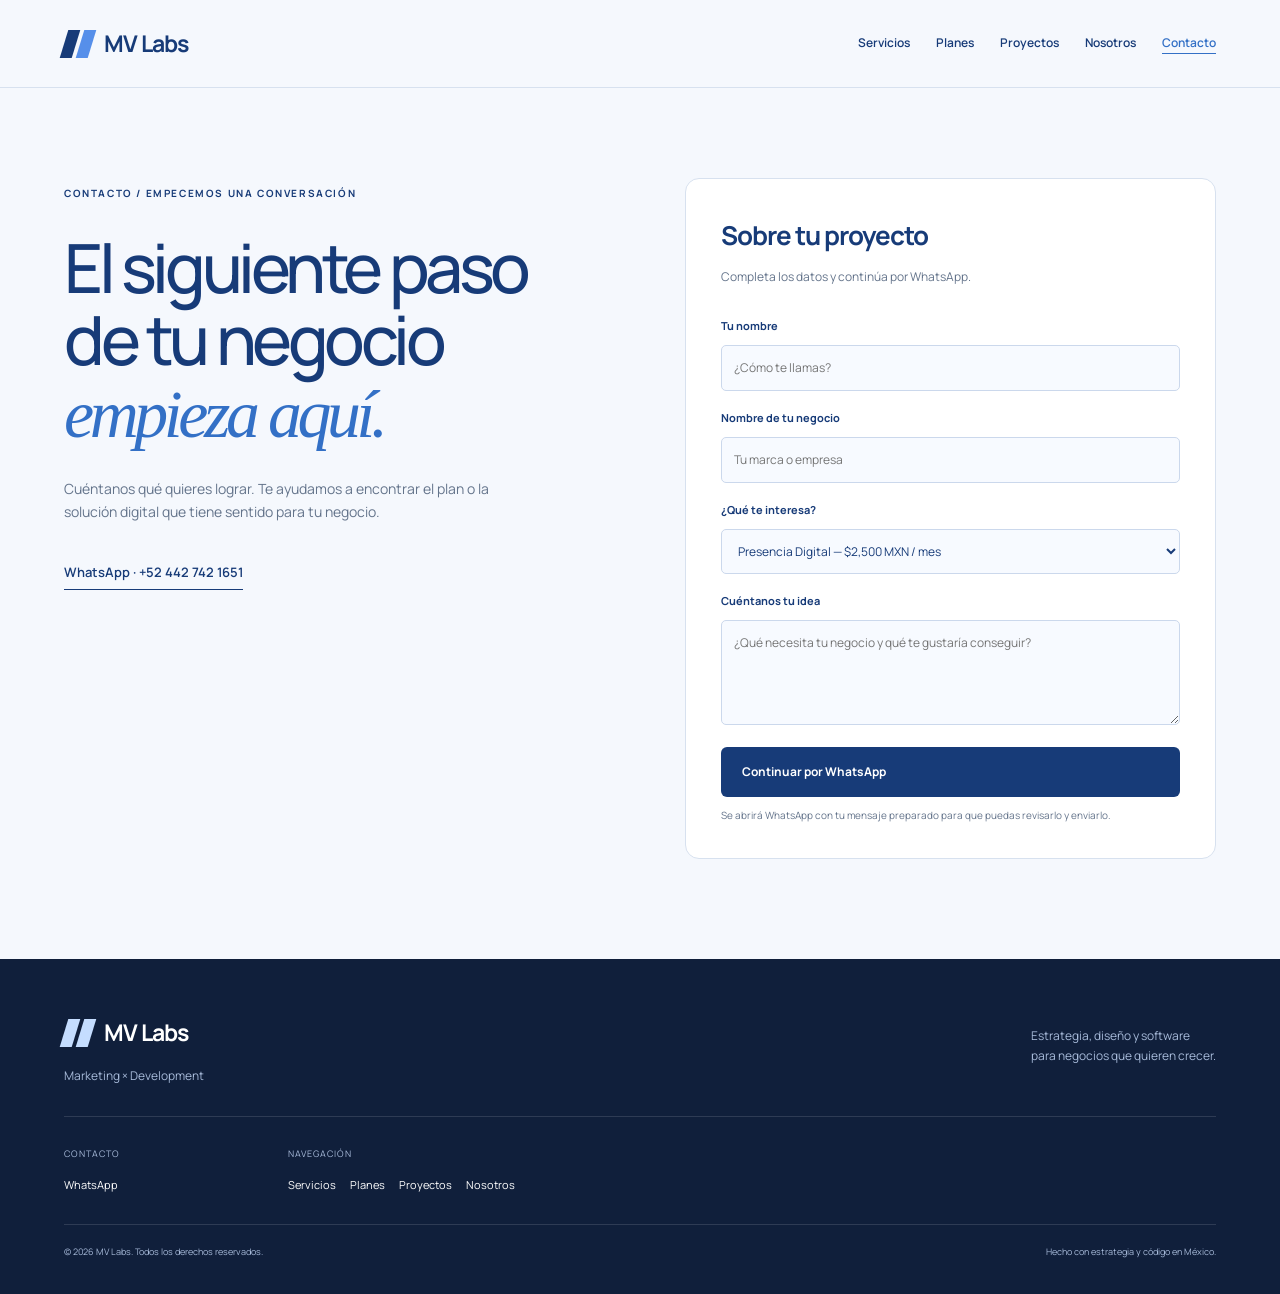
==== contacto.html @ 67ebc48e "Add new contact and service pages, implement plans JSON data, and enhance navigation functionality -" ====
<!doctype html>
<html lang="es">
  <head>
    <meta charset="UTF-8" />
    <meta name="viewport" content="width=device-width, initial-scale=1.0" />
    <meta name="theme-color" content="#173b78" />
    <meta name="description" content="Hablemos de tu negocio. Contacta a MV Labs para planes de redes sociales, diseño web y software a medida." />
    <meta property="og:title" content="MV Labs — Marketing × Development" />
    <meta property="og:description" content="Construimos experiencias digitales que hacen crecer negocios." />
    <meta property="og:type" content="website" />
    <title>Contacto — MV Labs</title>
    <link rel="preconnect" href="https://fonts.googleapis.com" />
    <link rel="preconnect" href="https://fonts.gstatic.com" crossorigin />
    <link href="https://fonts.googleapis.com/css2?family=DM+Sans:wght@400;500;600&family=Manrope:wght@400;500;600;700&display=swap" rel="stylesheet" />
    <link rel="stylesheet" href="styles.css?v=pages-3" />
    <script type="application/ld+json">
      {"@context":"https://schema.org","@type":"ProfessionalService","name":"MV Labs","description":"Estudio digital de marketing, diseño y desarrollo de software."}
    </script>
  </head>
  <body>
    <a class="skip-link" href="#main">Ir al contenido</a>
    <header class="site-header" id="inicio">
      <a class="brand" href="index.html" aria-label="MV Labs, inicio">
        <span class="brand-mark" aria-hidden="true"><i></i><i></i></span>
        <span>MV Labs</span>
      </a>
      <nav class="desktop-nav" aria-label="Navegación principal">
        <a href="servicios.html">Servicios</a><a href="planes.html">Planes</a><a href="proyectos.html">Proyectos</a><a href="nosotros.html">Nosotros</a><a href="contacto.html" aria-current="page">Contacto</a>
      </nav>
      <button class="menu-toggle" aria-expanded="false" aria-controls="mobile-nav" aria-label="Abrir menú"><span></span><span></span></button>
      <nav class="mobile-nav" id="mobile-nav" aria-label="Navegación móvil">
        <a href="servicios.html">Servicios</a><a href="planes.html">Planes</a><a href="proyectos.html">Proyectos</a><a href="nosotros.html">Nosotros</a><a href="contacto.html" aria-current="page">Contacto</a>
      </nav>
    </header>
    <main id="main" class="contact-page section-pad">
      <div class="contact-intro"><span class="section-index">CONTACTO / EMPECEMOS UNA CONVERSACIÓN</span><h1>El siguiente paso<br>de tu negocio<br><em>empieza aquí.</em></h1><p>Cuéntanos qué quieres lograr. Te ayudamos a encontrar el plan o la solución digital que tiene sentido para tu negocio.</p><a class="text-link" href="https://wa.me/524427421651" target="_blank" rel="noopener noreferrer">WhatsApp · +52 442 742 1651</a></div>
      <form id="contact-form" class="contact-form"><h2>Sobre tu proyecto</h2><p>Completa los datos y continúa por WhatsApp.</p><label for="name">Tu nombre</label><input id="name" name="name" autocomplete="name" required maxlength="100" placeholder="¿Cómo te llamas?"><label for="business">Nombre de tu negocio</label><input id="business" name="business" autocomplete="organization" maxlength="150" placeholder="Tu marca o empresa"><label for="service">¿Qué te interesa?</label><select id="service" name="service"><option>Presencia Esencial — $1,500 MXN / mes</option><option selected>Presencia Digital — $2,500 MXN / mes</option><option>Presencia Premium — $4,500 MXN / mes</option><option>Página web o tienda en línea</option><option>Software a medida</option><option>Otro proyecto</option></select><label for="message">Cuéntanos tu idea</label><textarea id="message" name="message" rows="4" required maxlength="2000" placeholder="¿Qué necesita tu negocio y qué te gustaría conseguir?"></textarea><button class="button button-dark" type="submit">Continuar por WhatsApp</button><small>Se abrirá WhatsApp con tu mensaje preparado para que puedas revisarlo y enviarlo.</small></form>
    </main>
    <footer class="footer section-pad">
      <div class="footer-main"><div><a class="brand brand-footer" href="index.html"><span class="brand-mark"><i></i><i></i></span><span>MV Labs</span></a><p>Marketing × Development</p></div><p class="footer-note">Estrategia, diseño y software<br />para negocios que quieren crecer.</p></div>
      <div class="footer-links"><div><span>CONTACTO</span><a href="https://wa.me/524427421651?text=Hola%20MV%20Labs%2C%20quiero%20informaci%C3%B3n%20sobre%20sus%20servicios." target="_blank" rel="noopener noreferrer">WhatsApp</a></div><div><span>NAVEGACIÓN</span><a href="servicios.html">Servicios</a><a href="planes.html">Planes</a><a href="proyectos.html">Proyectos</a><a href="nosotros.html">Nosotros</a></div></div>
      <div class="footer-bottom"><p>© <span id="year"></span> MV Labs. Todos los derechos reservados.</p><p>Hecho con estrategia y código en México.</p></div>
    </footer>
    <script src="contact.js?v=pages-3" type="module"></script>
  </body>
</html>
---- styles.css ----
@import url('plans.css?v=blue-2');
:root{--ink:#173b78;--muted:#64748b;--paper:#f5f8fd;--lime:#c5ddff;--line:#d7e1ef;--sans:'Manrope',sans-serif;--serif:Georgia,serif}*{box-sizing:border-box}html{scroll-behavior:smooth;scroll-padding-top:90px}body{margin:0;background:var(--paper);color:var(--ink);font:16px/1.65 var(--sans)}a{color:inherit;text-decoration:none}button,input,select,textarea{font:inherit}button,a,input,select,textarea{-webkit-tap-highlight-color:transparent}:focus-visible{outline:3px solid #3978d4;outline-offset:5px}.skip-link{position:fixed;left:20px;top:-100px;z-index:100;background:var(--ink);color:white;padding:12px}.skip-link:focus{top:12px}.section-pad{padding-left:max(5vw,24px);padding-right:max(5vw,24px)}.site-header{height:88px;padding:0 max(5vw,24px);display:flex;gap:32px;align-items:center;border-bottom:1px solid var(--line);position:relative;z-index:30;background:var(--paper)}.brand{display:inline-flex;align-items:center;gap:10px;font-size:23px;font-weight:700;letter-spacing:-1px}.brand-mark{display:inline-flex;gap:4px;width:30px;height:28px;transform:skew(-17deg)}.brand-mark i{background:var(--ink);width:12px}.brand-mark i+i{background:#568fea}.desktop-nav{margin-left:auto;display:flex;gap:26px;font-size:12px;font-weight:600}.desktop-nav a:hover,.footer a:hover{color:#3370c6}.header-cta{border:1px solid var(--ink);padding:10px 17px;border-radius:6px;font-size:11px;font-weight:700}.menu-toggle,.mobile-nav{display:none}.hero{display:grid;grid-template-columns:1.1fr 1fr;gap:5vw;padding-top:85px;padding-bottom:80px;align-items:center;overflow:hidden}.eyebrow,.section-index,.kicker{font-size:10px;font-weight:700;letter-spacing:.16em;text-transform:uppercase}.eyebrow{display:flex;align-items:center;gap:10px;margin-bottom:30px}.eyebrow>span{height:7px;width:7px;background:#568fea;border-radius:50%}h1,h2,h3,p{margin-top:0}.hero h1,.contact-intro h1{font-size:clamp(44px,5.3vw,78px);font-weight:500;line-height:1.06;letter-spacing:-.065em;margin-bottom:26px}em{font-family:var(--serif);font-weight:400;color:#3370c6}.hero h1 em{display:block}.hero-copy>p{font-size:15px;color:var(--muted);max-width:530px}.hero-actions{display:flex;gap:12px;flex-wrap:wrap;margin-top:30px}.button{display:inline-flex;justify-content:space-between;align-items:center;gap:28px;padding:14px 20px;border-radius:6px;font-size:12px;font-weight:700;border:1px solid transparent;cursor:pointer;transition:transform .2s}.button:hover{transform:translateY(-2px)}.button-dark{background:var(--ink);color:white}.button-ghost{border-color:#bdcde4}.hero-trust{margin-top:36px;padding-top:20px;border-top:1px solid var(--line);max-width:450px}.hero-trust p{font-size:11px;color:var(--muted);margin:0}.hero-trust strong{color:var(--ink)}.hero-visual{position:relative;height:530px;background:#e0eafa;border-radius:130px 16px 16px 16px;overflow:hidden;color:var(--ink)}.visual-grid{position:absolute;inset:0;background-image:linear-gradient(#173b7809 1px,transparent 1px),linear-gradient(90deg,#173b7809 1px,transparent 1px);background-size:40px 40px}.browser-card{position:absolute;left:9%;top:14%;width:76%;height:53%;background:#ffffff;border-radius:9px;transform:rotate(-7deg);box-shadow:0 18px 45px #173b7825;padding:40px 24px 20px}.mini-bar{height:23px;border-bottom:1px solid #e1e8f4;position:absolute;top:0;left:0;right:0;padding-left:12px;display:flex;align-items:center;gap:4px}.mini-bar i{width:4px;height:4px;border-radius:50%;background:#8ea7cd}.mock-nav{font-size:11px;font-weight:700;display:flex;justify-content:space-between}.mock-nav span{font-size:7px;font-weight:400}.mock-title{font-size:36px;line-height:1.04;letter-spacing:-2px;margin:28px 0 16px}.mock-title b{font-family:var(--serif);font-style:italic;font-weight:400}.browser-card .mock-button{font-size:8px;padding:6px 12px;border:1px solid var(--ink);background:none;pointer-events:none}.phone-card{position:absolute;right:7%;bottom:7%;width:36%;height:57%;background:var(--ink);color:#fff;border:5px solid #fff;border-radius:25px;transform:rotate(8deg);padding:28px 16px;box-shadow:0 16px 35px #173b7833}.phone-notch{width:40px;height:8px;background:#fff;position:absolute;top:0;left:calc(50% - 20px);border-radius:0 0 10px 10px}.phone-card small{font-size:8px;letter-spacing:2px}.phone-card strong{display:block;font-size:24px;line-height:1.15;letter-spacing:-1px;margin-top:12px}.food-orb{font-weight:700;width:90px;height:90px;background:var(--lime);color:var(--ink);border-radius:50%;font-size:30px;line-height:90px;text-align:center;margin-top:20px}.phone-card p{font-size:9px;margin-top:13px}.social-card{position:absolute;bottom:10%;left:7%;background:var(--lime);padding:20px;border-radius:9px;width:45%;transform:rotate(-5deg)}.social-card>span{float:right;font-size:24px}.social-card strong{font-size:21px;line-height:1.15;letter-spacing:-.8px;display:block}.social-card small{display:block;font-size:7px;letter-spacing:2px;margin-top:15px}.code-chip{position:absolute;right:4%;top:7%;padding:9px 12px;background:var(--ink);color:white;font-size:7px;letter-spacing:1px;border-radius:30px}.spark{position:absolute;font-size:45px;color:#6492d6}.spark-one{left:3%;top:3%}.spark-two{right:1%;bottom:3%;font-size:32px}.section-heading{display:flex;justify-content:space-between;align-items:end;gap:40px;margin-bottom:45px}.section-heading h2,.process h2,.manifesto h2,.faq h2{font-size:clamp(35px,4vw,58px);line-height:1.08;letter-spacing:-.055em;font-weight:500;margin:20px 0 0}.section-heading>p{max-width:350px;font-size:13px;color:var(--muted);margin:0}.plans-section{background:#edf3fc;border-top:1px solid var(--line);border-bottom:1px solid var(--line)}.services,.work,.faq{padding-top:100px;padding-bottom:100px}.services-grid{display:grid;grid-template-columns:repeat(3,1fr);gap:0}.service-card{padding:30px 25px 35px 0;border-top:1px solid var(--line)}.service-top{display:flex;justify-content:space-between;padding-right:25px}.service-icon{font-size:24px}.service-card h3{font-size:19px;letter-spacing:-.5px;margin:24px 0 10px}.service-card p{font-size:12px;color:var(--muted);max-width:280px}.process{background:var(--ink);color:#fff;padding-top:75px;padding-bottom:75px;display:grid;grid-template-columns:1fr 1.5fr;gap:9vw}.process em{color:var(--lime)}.process-intro>p{font-size:13px;color:#c4d3ec;margin-top:25px;max-width:300px}.timeline{list-style:none;margin:0;padding:0}.timeline li{display:flex;gap:25px;padding:20px 0;border-bottom:1px solid #ffffff25}.timeline li>span{color:var(--lime);font-size:12px}.timeline h3{font-size:19px;margin:0 0 4px}.timeline p{font-size:12px;color:#c4d3ec;margin:0}.projects{display:grid;grid-template-columns:1fr 1fr;gap:30px}.project-featured{grid-column:1/-1}.project-shot{display:block;position:relative;aspect-ratio:1.58;overflow:hidden;border:1px solid var(--line);border-radius:12px}.project-featured .project-shot{aspect-ratio:2.25}.project-shot img{width:100%;height:100%;object-fit:cover;transition:transform .4s}.project-shot:hover img{transform:scale(1.025)}.project-shot>b{position:absolute;top:16px;right:16px;background:var(--lime);padding:8px 12px;font-size:8px;border-radius:30px}.project-card-copy{padding:22px 0}.project-card-copy>span{font-size:9px;letter-spacing:.12em}.project-card-copy h3{font-size:28px;letter-spacing:-1px;margin:6px 0}.project-card-copy p{font-size:13px;color:var(--muted);max-width:600px}.project-card-copy>a{font-size:12px;border-bottom:1px solid;padding-bottom:6px}.band{display:grid;grid-template-columns:.5fr 1fr 1fr;gap:40px;padding-top:70px;padding-bottom:70px;border-top:1px solid var(--line);border-bottom:1px solid var(--line);background:#e4edfa}.manifesto h2{font-size:35px;margin-top:16px}.manifesto-side>p{font-size:13px;color:#526784}.people{display:flex;gap:20px;flex-wrap:wrap;margin-top:24px}.people>div{display:flex;align-items:center;gap:10px}.people>div>span{background:#cdddf6;border-radius:50%;width:32px;height:32px;display:grid;place-items:center;font-size:12px}.people p{font-size:9px;margin:0}.people strong{display:block;font-size:11px}.kicker{font-size:9px}.faq{display:grid;grid-template-columns:1fr 1.5fr;gap:9vw}.faq-intro>p{font-size:13px;color:var(--muted);margin-top:24px}.faq-item{border-bottom:1px solid var(--line)}.faq-item summary{display:flex;align-items:center;gap:16px;list-style:none;cursor:pointer;padding:22px 0}.faq-item summary::-webkit-details-marker{display:none}.faq-item summary>span{font-size:10px;color:#7b94b8}.faq-item strong{font-size:13px;font-weight:600}.faq-item summary i{font-style:normal;margin-left:auto;font-size:23px}.faq-item[open] summary i{transform:rotate(45deg)}.faq-item>p{font-size:13px;color:var(--muted);padding-left:0}.cta{padding-bottom:70px}.cta-inner{padding:65px 30px;text-align:center;background:var(--lime);border-radius:14px}.cta-mark{font-size:35px}.cta-inner>span{font-size:9px;letter-spacing:2px}.cta h2{font-size:clamp(38px,5vw,65px);letter-spacing:-.055em;line-height:1.08;font-weight:500;margin:20px 0}.cta h2 em{color:var(--ink)}.cta p{font-size:13px}.button-light{background:var(--ink);color:white;margin-top:15px}.footer{background:#101f3b;color:#fff;padding-top:55px;padding-bottom:25px}.footer-main{display:flex;justify-content:space-between;border-bottom:1px solid #ffffff20;padding-bottom:30px}.footer-main p{font-size:12px;color:#a7bad9;margin:12px 0 0}.brand-footer .brand-mark i{background:var(--lime)}.footer-links{display:flex;gap:100px;margin:30px 0}.footer-links>div{display:flex;gap:14px;flex-wrap:wrap;font-size:11px}.footer-links span{color:#a7bad9;font-size:9px;letter-spacing:1px;width:100%}.footer-bottom{display:flex;justify-content:space-between;border-top:1px solid #ffffff20;padding-top:20px;font-size:9px;color:#a7bad9}.contact-page{display:grid;grid-template-columns:1fr 1fr;gap:7vw;padding-top:90px;padding-bottom:100px}.contact-intro h1{margin-top:28px}.contact-intro>p{font-size:14px;color:var(--muted);max-width:430px}.contact-intro .text-link{margin-top:25px}.contact-form{padding:35px;background:#fff;border:1px solid var(--line);border-radius:14px;display:flex;flex-direction:column;gap:10px}.contact-form h2{font-size:26px;letter-spacing:-1px;margin-bottom:0}.contact-form>p{font-size:12px;color:var(--muted)}.contact-form label{font-size:11px;font-weight:700;margin-top:8px}.contact-form input,.contact-form select,.contact-form textarea{padding:12px;border:1px solid #cbd8ec;background:#f7faff;color:var(--ink);border-radius:5px;font-size:12px;width:100%}.contact-form textarea{resize:vertical}.contact-form button{margin-top:12px}.contact-form small{font-size:10px;line-height:1.6;color:var(--muted)}@media(max-width:1050px){.desktop-nav{gap:16px}.header-cta{display:none}.hero{gap:25px}.hero h1{font-size:55px}.hero-visual{height:490px}.band{grid-template-columns:1fr 1fr}.band>.section-index{grid-column:1/-1}}@media(max-width:760px){.site-header{height:72px}.desktop-nav{display:none}.menu-toggle{display:flex;margin-left:auto;flex-direction:column;gap:6px;border:0;background:none;padding:10px}.menu-toggle span{height:2px;width:24px;background:var(--ink)}.mobile-nav.open{display:flex;position:absolute;top:72px;left:0;right:0;background:var(--paper);padding:24px;flex-direction:column;gap:20px;border-bottom:1px solid var(--line)}.hero{grid-template-columns:1fr;padding-top:45px;padding-bottom:50px;gap:40px}.hero h1{font-size:clamp(43px,9vw,65px)}.eyebrow{font-size:8px;letter-spacing:.1em}.hero-visual{height:490px;max-width:550px;width:100%;justify-self:center}.section-heading{align-items:start;flex-direction:column;gap:20px}.section-heading>p{max-width:500px}.services,.work,.faq{padding-top:65px;padding-bottom:65px}.services-grid{grid-template-columns:1fr 1fr}.process,.faq,.band,.contact-page{grid-template-columns:1fr;gap:35px}.process{padding-top:60px;padding-bottom:60px}.projects{grid-template-columns:1fr;gap:20px}.project-featured{grid-column:auto}.project-featured .project-shot{aspect-ratio:1.58}.band{padding-top:55px;padding-bottom:55px}.footer-links{gap:40px}.footer-main,.footer-bottom{gap:20px;flex-wrap:wrap}.contact-page{padding-top:55px;padding-bottom:65px}.contact-form{padding:24px}.cta{padding-bottom:40px}.cta-inner{padding:45px 22px}}@media(max-width:430px){.hero-visual{height:420px}.mock-title{font-size:29px}.phone-card{width:39%;height:58%;padding:25px 12px}.phone-card strong{font-size:20px}.food-orb{font-weight:700;height:65px;width:65px;font-size:24px;line-height:65px}.social-card strong{font-size:18px}.services-grid{grid-template-columns:1fr}.service-card p{max-width:none}.hero-actions{gap:10px}.hero-actions .button{font-size:10px;gap:15px;padding:13px}.hero h1{font-size:43px}.footer-links{flex-direction:column}}
@media(prefers-reduced-motion:reduce){html{scroll-behavior:auto}*,*:before,*:after{transition:none!important;animation:none!important}}
/* Dedicated pages share the landing's heading scale and navigation. */
.section-heading h1,.manifesto h1{font-size:clamp(35px,4vw,58px);line-height:1.08;letter-spacing:-.055em;font-weight:500;margin:20px 0 0}.manifesto h1{font-size:35px}.detail-next{padding-top:60px;padding-bottom:80px}.detail-next h2{font-size:32px;letter-spacing:-1px;font-weight:500}.detail-next .button{margin:0 10px 12px 0}[data-compact] .plan-description{min-height:70px}.site-header nav a[aria-current="page"]{color:#3370c6;border-bottom:1px solid currentColor}.plan-card{scroll-margin-top:30px}
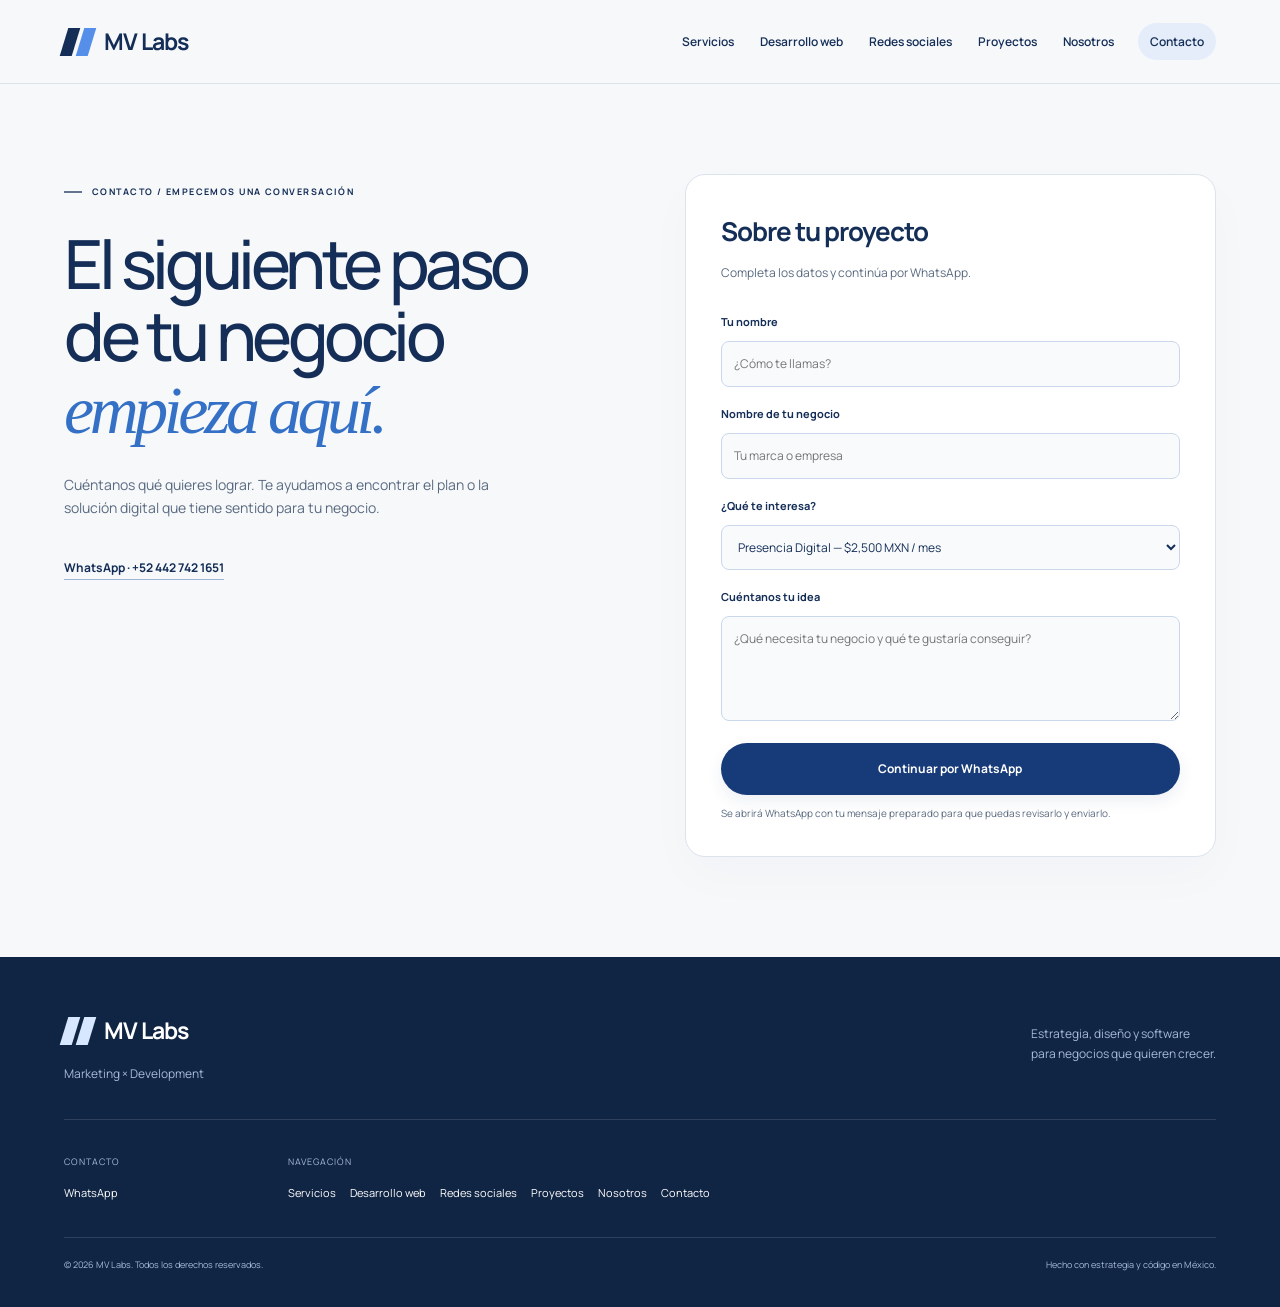
==== commit 76e1e2c1: "feat: add new design styles and favicon assets - Introduced a comprehensive CSS file (design.css) fo" ====
--- a/contacto.html
+++ b/contacto.html
@@ -12,11 +12,16 @@
     <link rel="preconnect" href="https://fonts.googleapis.com" />
     <link rel="preconnect" href="https://fonts.gstatic.com" crossorigin />
     <link href="https://fonts.googleapis.com/css2?family=DM+Sans:wght@400;500;600&family=Manrope:wght@400;500;600;700&display=swap" rel="stylesheet" />
-    <link rel="stylesheet" href="styles.css?v=pages-3" />
+    <link rel="stylesheet" href="styles.css?v=studio-1" />
+    <link rel="stylesheet" href="design.css?v=navigation-2" />
     <script type="application/ld+json">
       {"@context":"https://schema.org","@type":"ProfessionalService","name":"MV Labs","description":"Estudio digital de marketing, diseño y desarrollo de software."}
     </script>
-  </head>
+    <link rel="icon" href="/favicon.ico" sizes="any" />
+  <link rel="icon" href="/favicon.svg" type="image/svg+xml" />
+  <link rel="icon" href="/favicon-32.png" type="image/png" sizes="32x32" />
+  <link rel="apple-touch-icon" href="/apple-touch-icon.png" sizes="180x180" />
+</head>
   <body>
     <a class="skip-link" href="#main">Ir al contenido</a>
     <header class="site-header" id="inicio">
@@ -25,11 +30,11 @@
         <span>MV Labs</span>
       </a>
       <nav class="desktop-nav" aria-label="Navegación principal">
-        <a href="servicios.html">Servicios</a><a href="planes.html">Planes</a><a href="proyectos.html">Proyectos</a><a href="nosotros.html">Nosotros</a><a href="contacto.html" aria-current="page">Contacto</a>
+        <a href="servicios.html">Servicios</a><a href="precios.html">Desarrollo web</a><a href="planes.html">Redes sociales</a><a href="proyectos.html">Proyectos</a><a href="nosotros.html">Nosotros</a><a href="contacto.html" aria-current="page">Contacto</a>
       </nav>
       <button class="menu-toggle" aria-expanded="false" aria-controls="mobile-nav" aria-label="Abrir menú"><span></span><span></span></button>
       <nav class="mobile-nav" id="mobile-nav" aria-label="Navegación móvil">
-        <a href="servicios.html">Servicios</a><a href="planes.html">Planes</a><a href="proyectos.html">Proyectos</a><a href="nosotros.html">Nosotros</a><a href="contacto.html" aria-current="page">Contacto</a>
+        <a href="servicios.html">Servicios</a><a href="precios.html">Desarrollo web</a><a href="planes.html">Redes sociales</a><a href="proyectos.html">Proyectos</a><a href="nosotros.html">Nosotros</a><a href="contacto.html" aria-current="page">Contacto</a>
       </nav>
     </header>
     <main id="main" class="contact-page section-pad">
@@ -38,7 +43,7 @@
     </main>
     <footer class="footer section-pad">
       <div class="footer-main"><div><a class="brand brand-footer" href="index.html"><span class="brand-mark"><i></i><i></i></span><span>MV Labs</span></a><p>Marketing × Development</p></div><p class="footer-note">Estrategia, diseño y software<br />para negocios que quieren crecer.</p></div>
-      <div class="footer-links"><div><span>CONTACTO</span><a href="https://wa.me/524427421651?text=Hola%20MV%20Labs%2C%20quiero%20informaci%C3%B3n%20sobre%20sus%20servicios." target="_blank" rel="noopener noreferrer">WhatsApp</a></div><div><span>NAVEGACIÓN</span><a href="servicios.html">Servicios</a><a href="planes.html">Planes</a><a href="proyectos.html">Proyectos</a><a href="nosotros.html">Nosotros</a></div></div>
+      <div class="footer-links"><div><span>CONTACTO</span><a href="https://wa.me/524427421651?text=Hola%20MV%20Labs%2C%20quiero%20informaci%C3%B3n%20sobre%20sus%20servicios." target="_blank" rel="noopener noreferrer">WhatsApp</a></div><div><span>NAVEGACIÓN</span><a href="servicios.html">Servicios</a><a href="precios.html">Desarrollo web</a><a href="planes.html">Redes sociales</a><a href="proyectos.html">Proyectos</a><a href="nosotros.html">Nosotros</a><a href="contacto.html">Contacto</a></div></div>
       <div class="footer-bottom"><p>© <span id="year"></span> MV Labs. Todos los derechos reservados.</p><p>Hecho con estrategia y código en México.</p></div>
     </footer>
     <script src="contact.js?v=pages-3" type="module"></script>
--- a/styles.css
+++ b/styles.css
@@ -3,3 +3,6 @@
 @media(prefers-reduced-motion:reduce){html{scroll-behavior:auto}*,*:before,*:after{transition:none!important;animation:none!important}}
 /* Dedicated pages share the landing's heading scale and navigation. */
 .section-heading h1,.manifesto h1{font-size:clamp(35px,4vw,58px);line-height:1.08;letter-spacing:-.055em;font-weight:500;margin:20px 0 0}.manifesto h1{font-size:35px}.detail-next{padding-top:60px;padding-bottom:80px}.detail-next h2{font-size:32px;letter-spacing:-1px;font-weight:500}.detail-next .button{margin:0 10px 12px 0}[data-compact] .plan-description{min-height:70px}.site-header nav a[aria-current="page"]{color:#3370c6;border-bottom:1px solid currentColor}.plan-card{scroll-margin-top:30px}
+
+/* Client portfolio */
+.portfolio-heading{margin-bottom:30px;max-width:700px}.portfolio-heading h2{font-size:clamp(24px,3vw,36px);line-height:1.2;letter-spacing:-.04em;font-weight:500;margin:12px 0}.portfolio-heading p{font-size:14px;color:var(--muted)}.portfolio-demos{padding-top:60px;margin-top:35px;border-top:1px solid var(--line)}.project-shot{background:#e4edfa}.project-shot img{display:block}.work>.text-link{display:inline-block;margin-top:24px}.project-card-copy>a:hover{color:#3370c6}
--- a/design.css
+++ b/design.css
@@ -0,0 +1,28 @@
+/* MV Labs — studio refresh */
+:root{--ink:#142e57;--paper:#f7f8fa;--muted:#596a80;--line:#dce3ed;--lime:#d6e7ff}
+body{background:var(--paper)}
+.site-header{height:84px;background:rgba(247,248,250,.96);border-bottom-color:var(--line)}
+.desktop-nav{gap:8px}.desktop-nav a{padding:9px 15px;border-radius:24px;transition:background .2s,color .2s}.desktop-nav a:hover,.site-header nav a[aria-current="page"]{background:#e5edfa;color:var(--ink);border-bottom:0}.desktop-nav a:last-child{background:var(--ink);color:#fff;margin-left:10px}
+.hero{min-height:690px;padding-top:76px;padding-bottom:80px;gap:5vw;background:radial-gradient(ellipse at 85% 40%,#e4edfc 0,transparent 58%)}
+.eyebrow{font-size:9px;letter-spacing:.13em;max-width:410px;line-height:1.7}.eyebrow>span{flex-shrink:0;box-shadow:0 0 0 5px #dce9fd}
+.hero h1{font-size:clamp(46px,5.4vw,82px);line-height:1.05;font-weight:500;letter-spacing:-.065em}.hero-copy>p{font-size:15px;line-height:1.85;max-width:470px}.hero h1 em{margin-top:5px}
+.button{border-radius:30px;padding:15px 24px;justify-content:center;min-height:48px;transition:background .2s,transform .2s,box-shadow .2s}.button-dark{background:#173b78;box-shadow:0 6px 16px #173b7815}.button-dark:hover{background:#24549d;box-shadow:0 8px 24px #173b7825}.button-ghost{background:#ffffff80}.button-ghost:hover{background:#fff}
+.hero-trust{border:0;padding:0;margin-top:32px}.hero-trust p{font-size:11px}
+.hero-visual{height:510px;border-radius:24px;background:#dce8fa;overflow:visible;isolation:isolate}.visual-grid{border-radius:24px;overflow:hidden;background-size:32px 32px;opacity:.6}.hero-visual:after{content:'DISEÑO CON INTENCIÓN. PRESENCIA CON IMPACTO.';position:absolute;bottom:20px;left:24px;font-size:7px;letter-spacing:.15em;font-weight:700}.browser-card{left:5%;top:13%;width:91%;height:62%;padding:24px 0 0;transform:rotate(-5deg);border:5px solid #fff;border-radius:12px;overflow:hidden;box-shadow:0 22px 48px #173b7826}.mini-bar{background:white;height:24px}.hero-site-preview{width:100%;height:100%;object-fit:cover;object-position:top;display:block}.phone-card{right:-3%;bottom:9%;width:34%;height:48%;padding:0;border:6px solid #fff;border-radius:22px;transform:rotate(7deg);overflow:hidden;background:#e7d9c6}.phone-card img{width:100%;height:100%;object-fit:cover}.phone-card .phone-caption{position:absolute;bottom:0;left:0;right:0;margin:0;padding:25px 12px 12px;background:linear-gradient(transparent,#142e57e8);font-size:10px;color:#fff;font-weight:600}.social-card{left:-4%;bottom:17%;width:auto;max-width:56%;padding:18px 22px;background:var(--ink);color:#fff;border:1px solid #ffffff20;box-shadow:0 12px 30px #142e5720;transform:rotate(-4deg)}.social-card strong{font-size:20px}.social-card small{color:#c5ddff;letter-spacing:.13em}.code-chip{top:5%;right:6%;background:white;color:var(--ink);font-weight:700;border:1px solid #dce3ed}.spark{display:none}
+.studio-strip{display:flex;align-items:center;justify-content:space-between;gap:20px;padding-top:22px;padding-bottom:22px;border-top:1px solid var(--line);border-bottom:1px solid var(--line);font-size:10px;letter-spacing:.12em;font-weight:700;color:#4a6384}.studio-strip span:first-child{color:#173b78}.studio-strip i{width:4px;height:4px;border-radius:50%;background:#8cacd8}
+.section-index{display:inline-flex;align-items:center;gap:10px;font-size:9px;letter-spacing:.16em}.section-index:before{content:'';width:18px;height:2px;background:currentColor;opacity:.65}.section-heading{margin-bottom:40px}.section-heading>p{font-size:14px;line-height:1.8}.services,.work,.faq{padding-top:88px;padding-bottom:88px}.section-heading h2{font-size:clamp(36px,4.2vw,60px)}
+.services-grid{gap:16px}.service-card{background:#fff;border:1px solid var(--line);border-radius:16px;padding:28px;transition:border-color .2s,transform .2s}.service-card:hover{border-color:#9db9de;transform:translateY(-3px)}.service-card h3{margin-top:14px;font-size:20px}.service-card p{font-size:13px;max-width:none;margin-bottom:0}.service-icon{width:36px;height:36px;display:grid;place-items:center;background:#edf3fc;border-radius:10px;font-size:20px}.services>.text-link{margin-top:30px}
+.plans-section{background:#ecf1f8;border-color:#dce3ed}.plan-card{border-radius:20px;box-shadow:0 8px 24px #142e5704}.plan-card.recommended{background:linear-gradient(145deg,#214e92,#142e57);border-color:#214e92;box-shadow:0 16px 32px #142e5718}.plan-card .button{border-radius:25px;justify-content:center}
+.projects{gap:28px}.project-card{min-width:0;background:#fff;border:1px solid var(--line);border-radius:18px;overflow:hidden;transition:box-shadow .2s,border-color .2s}.project-card:hover{box-shadow:0 14px 35px #142e5710;border-color:#b0c3de}.project-shot{border:0;border-bottom:1px solid var(--line);border-radius:0;aspect-ratio:1.7}.project-shot img{object-position:top}.project-card-copy{padding:25px 28px 30px}.project-card-copy>span{font-weight:700;color:#526c91;font-size:9px;letter-spacing:.1em}.project-card-copy h3{font-size:25px;line-height:1.25;margin:10px 0 12px}.project-card-copy p{font-size:13px;line-height:1.8;margin-bottom:22px}.project-card-copy>a,.text-link{font-size:12px;font-weight:700;border:0;text-decoration:underline;text-decoration-color:#9fb5d4;text-underline-offset:7px;text-decoration-thickness:1px;padding-bottom:3px}.project-card-copy>a:hover,.text-link:hover{text-decoration-color:currentColor;color:#3370c6}.work>.text-link{margin-top:30px}.portfolio-heading{margin-bottom:32px}.portfolio-demos{margin-top:55px;padding-top:50px}
+.cta-inner{position:relative;overflow:hidden;background:#173b78;color:white;padding:68px 30px;border-radius:24px}.cta-inner:before,.cta-inner:after{content:'';position:absolute;width:340px;height:340px;border:1px solid #ffffff13;border-radius:50%;pointer-events:none}.cta-inner:before{left:-160px;top:-80px}.cta-inner:after{right:-140px;bottom:-130px;width:420px;height:420px}.cta h2 em{color:#b9d6ff}.cta p{color:#d4e1f3}.cta-mark{display:none}.cta .button-light{background:#fff;color:var(--ink)}.cta-inner>span{color:#b9d6ff}.footer{background:#102443}.footer-main{padding-bottom:35px}.footer-links{margin:35px 0}.contact-form{border-radius:20px;box-shadow:0 18px 50px #142e5706}.contact-form input,.contact-form select,.contact-form textarea{border-radius:8px;background:#f8fafc}.process{background:#142e57}.people>div>span{width:42px;height:42px}.band{background:#e9eff8}
+@media(min-width:1500px){.section-pad{padding-left:max(calc((100vw - 1340px)/2),5vw);padding-right:max(calc((100vw - 1340px)/2),5vw)}}
+@media(max-width:1050px){.hero h1{font-size:clamp(44px,5.5vw,64px)}.hero-visual{height:460px}.desktop-nav a{padding:8px 11px}.service-card{padding:24px}}
+@media(max-width:760px){.site-header{height:74px}.hero{min-height:0;padding-top:45px;padding-bottom:54px;gap:40px}.hero h1{font-size:clamp(43px,9vw,68px)}.hero-copy>p{max-width:540px}.hero-visual{height:470px;width:calc(100% - 16px);max-width:540px;margin:0 8px}.phone-card{right:-2%;width:33%;height:50%}.social-card{left:-2%}.hero-actions .button{font-size:12px;padding:14px 21px}.eyebrow{font-size:8px}.studio-strip{flex-wrap:wrap;justify-content:center;gap:12px 20px;font-size:8px}.studio-strip span:first-child{width:100%;text-align:center}.studio-strip i:first-of-type{display:none}.services,.work,.faq{padding-top:60px;padding-bottom:60px}.projects{gap:22px}.project-card-copy{padding:22px}.section-heading>p{font-size:13px}.section-heading h2{font-size:clamp(34px,8vw,48px)}.cta-inner{border-radius:18px;padding:48px 22px}.services-grid{gap:12px}.mobile-nav.open{top:74px;box-shadow:0 16px 24px #142e570d}.project-featured .project-shot{aspect-ratio:1.7}.portfolio-heading h2{font-size:28px}.footer-links>div{gap:17px}}
+@media(max-width:430px){.hero-visual{height:365px}.hero h1{font-size:44px}.hero-copy>p{font-size:14px}.browser-card{height:62%;top:13%}.phone-card{width:35%;height:50%}.social-card{padding:14px 16px;bottom:16%}.social-card strong{font-size:17px}.social-card small{font-size:6px;margin-top:10px}.code-chip{font-size:6px;top:4%}.hero-visual:after{font-size:6px;left:18px;bottom:15px}.hero-actions{gap:10px}.hero-actions .button{padding:13px 17px;font-size:11px}.service-card{padding:25px}.project-card-copy h3{font-size:24px}.studio-strip{letter-spacing:.07em}}
+/* Direct paths to the two service lines. */
+.desktop-nav{gap:2px}.desktop-nav a{padding:9px 12px}.site-header{position:sticky;top:0;backdrop-filter:blur(16px)}
+.solution-paths{padding-top:80px;padding-bottom:72px;scroll-margin-top:84px}.solution-grid{display:grid;grid-template-columns:repeat(2,minmax(0,1fr));gap:24px}.solution-card{display:flex;align-items:flex-start;flex-direction:column;padding:36px;background:#fff;border:1px solid var(--line);border-radius:20px}.solution-card-dev{background:#e8f0fd;border-color:#bed1ee}.solution-card h3{font-size:clamp(28px,3vw,42px);line-height:1.12;letter-spacing:-.05em;font-weight:500;margin:24px 0 20px}.solution-card>p{font-size:14px;color:var(--muted);max-width:440px}.solution-card .solution-price{margin-top:auto;padding-top:14px;color:var(--ink);font-size:13px}.solution-price strong{font-size:18px;display:block;margin-top:4px}.solution-price small{display:block;font-size:11px;color:var(--muted);margin-top:4px}.solution-card .button{margin-top:10px}.solution-help{margin:25px 0 0;font-size:13px;color:var(--muted)}.solution-help a{margin-left:5px}.plan-switch{display:flex;gap:6px;flex-wrap:wrap;padding:6px;width:fit-content;background:#e5ecf6;border:1px solid var(--line);border-radius:32px;margin-top:30px}.plan-switch a{font-size:13px;font-weight:700;padding:11px 22px;border-radius:24px}.plan-switch a[aria-current="page"]{background:#173b78;color:white;box-shadow:0 3px 10px #173b7815}.plan-switch a:hover{background:#d0dff3}.plan-switch a[aria-current="page"]:hover{background:#24549d}.plan-switch+.plans-section{padding-top:60px}.service-shortcuts{display:flex;flex-wrap:wrap;gap:12px;margin-bottom:30px}#pricing-root .pricing-hero{padding-top:3rem;padding-bottom:3rem}#pricing-root .pricing-hero h1{font-size:clamp(38px,5.5vw,72px);line-height:1.05}#pricing-root .eyebrow{color:#3370c6}#pricing-root .hero-subtitle{color:var(--ink)}#pricing-root .choice-map{grid-template-columns:repeat(3,minmax(0,1fr));max-width:900px;margin-top:28px}#pricing-root .choice-map a{display:block;text-align:center;padding:16px;font-size:13px}#pricing-root .pricing-category{padding-top:60px;padding-bottom:60px}
+@media(max-width:1050px){.desktop-nav a{padding:8px;font-size:11px}.site-header{gap:16px}}
+@media(max-width:760px){.solution-paths{padding-top:55px;padding-bottom:55px}.solution-grid{grid-template-columns:1fr;gap:18px}.solution-card{padding:28px}.solution-card h3{font-size:32px}.solution-card .button{width:100%}.plan-switch{margin-top:24px;width:100%;border-radius:18px;flex-wrap:nowrap}.plan-switch a{flex:1;text-align:center;font-size:12px;padding:11px 10px}.solution-help a{margin:8px 0 0;display:inline-block}#pricing-root .choice-map{grid-template-columns:1fr}#pricing-root .pricing-hero{padding-top:36px}.service-shortcuts .button{width:100%}.mobile-nav.open a{padding:6px 0}.mobile-nav.open{gap:12px;max-height:calc(100dvh - 74px);overflow:auto}}
+
+body:has(#pricing-root) .footer .brand-mark i{position:static;inset:auto;transform:none;border-radius:0}body:has(#pricing-root) .footer .brand-mark{display:inline-flex;transform:skew(-17deg)}body:has(#pricing-root) .site-header .brand-mark i{position:static;inset:auto;transform:none;border-radius:0}body:has(#pricing-root) .site-header .brand-mark{display:inline-flex;transform:skew(-17deg)}body:has(#pricing-root) main{padding-bottom:60px}
